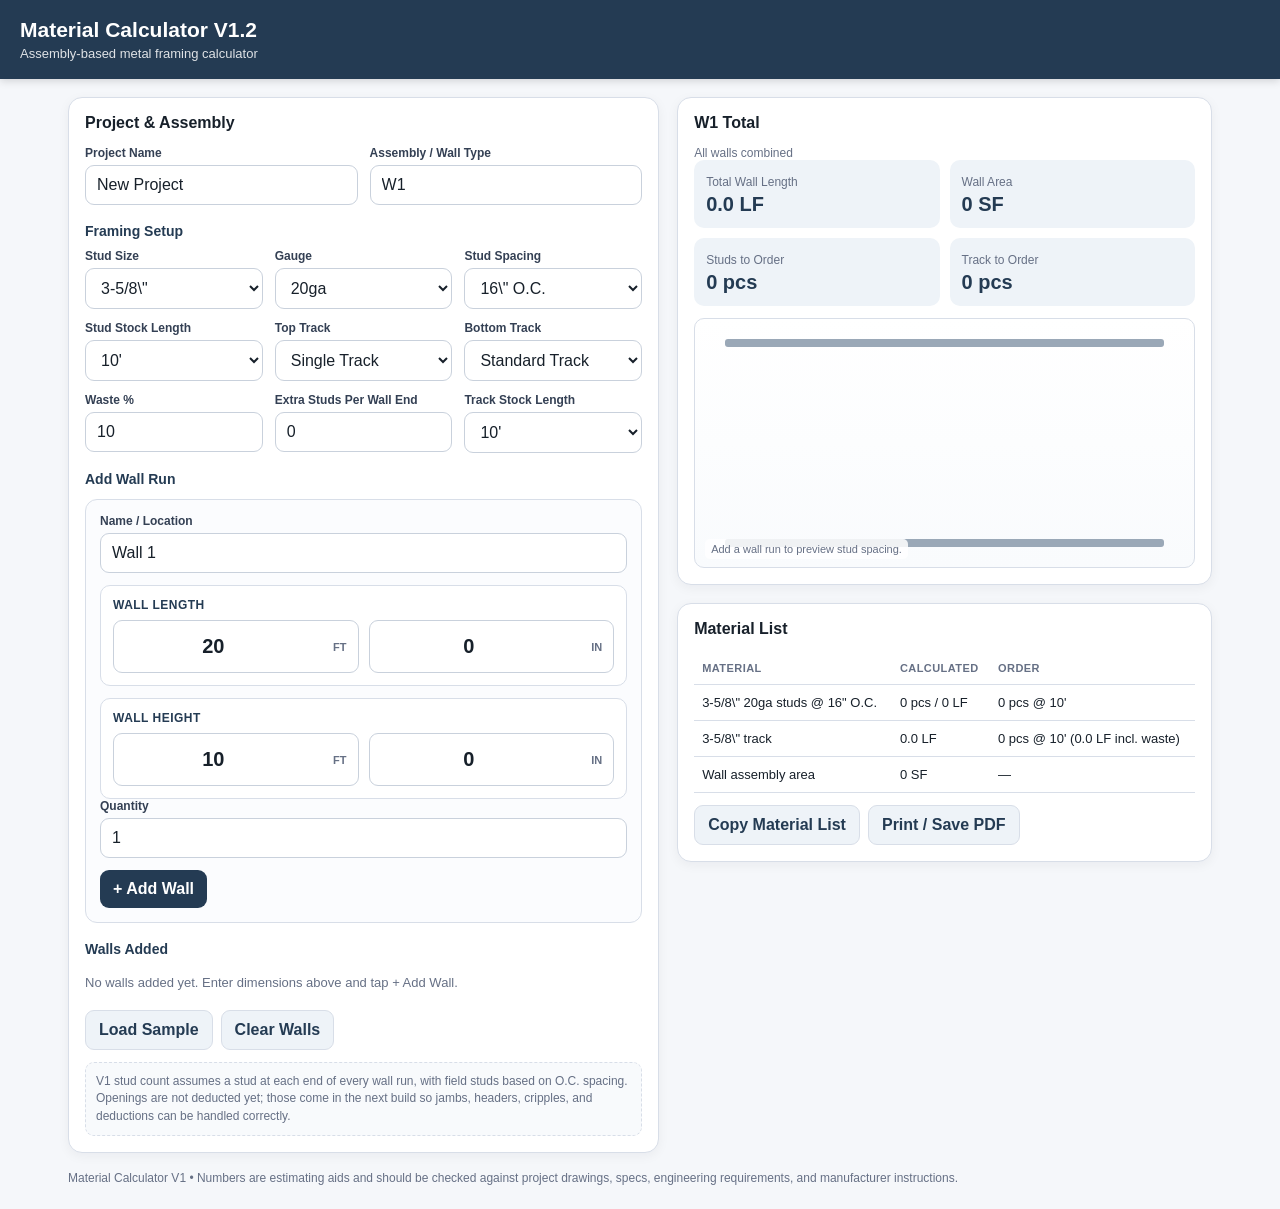
==== Index.html.html @ 5d63019c "Add files via upload" ====
<!DOCTYPE html>
<html lang="en">
<head>
<meta charset="UTF-8" />
<meta name="viewport" content="width=device-width, initial-scale=1.0" />
<title>Material Calculator V1.2</title>
<style>
  :root{
    --bg:#f5f7fa; --card:#ffffff; --text:#17202a; --muted:#667085;
    --line:#d8dee8; --accent:#243b53; --soft:#eef3f8; --danger:#a61b1b;
  }
  *{box-sizing:border-box}
  body{margin:0;font-family:Inter,Arial,sans-serif;background:var(--bg);color:var(--text)}
  header{background:var(--accent);color:#fff;padding:18px 20px;position:sticky;top:0;z-index:5;box-shadow:0 2px 8px rgba(0,0,0,.15)}
  header h1{font-size:21px;margin:0 0 4px}
  header p{margin:0;font-size:13px;opacity:.85}
  main{max-width:1180px;margin:auto;padding:18px;display:grid;grid-template-columns:1.05fr .95fr;gap:18px}
  .card{background:var(--card);border:1px solid var(--line);border-radius:14px;padding:16px;box-shadow:0 3px 12px rgba(16,24,40,.05)}
  h2{font-size:16px;margin:0 0 14px}
  h3{font-size:14px;margin:18px 0 10px;color:var(--accent)}
  .grid{display:grid;grid-template-columns:repeat(2,minmax(0,1fr));gap:12px}
  .grid3{display:grid;grid-template-columns:repeat(3,minmax(0,1fr));gap:12px}
  label{font-size:12px;font-weight:700;color:#344054;display:block;margin-bottom:5px}
  input,select,button{font:inherit}
  input,select{width:100%;padding:10px 11px;border:1px solid #c9d1dc;border-radius:9px;background:#fff;color:var(--text)}
  input:focus,select:focus{outline:2px solid #a7c7e7;border-color:#7aa7d6}
  button{border:0;border-radius:9px;padding:10px 13px;cursor:pointer;font-weight:700}
  .primary{background:var(--accent);color:white}
  .secondary{background:var(--soft);color:var(--accent);border:1px solid var(--line)}
  .danger{background:#fff1f1;color:var(--danger);border:1px solid #f0bcbc}
  .row-actions{display:flex;gap:8px;flex-wrap:wrap;margin-top:12px}
  .wall-row{border:1px solid var(--line);border-radius:12px;padding:14px;margin-top:12px;background:#fbfcfe}
  .dimension-block{margin-top:12px;padding:12px;border:1px solid var(--line);border-radius:10px;background:#fff}
  .dimension-title{font-size:12px;font-weight:800;color:var(--accent);text-transform:uppercase;letter-spacing:.04em;margin-bottom:8px}
  .dimension-grid{display:grid;grid-template-columns:1fr 1fr;gap:10px}
  .unit-input{position:relative}
  .unit-input input{font-size:20px;font-weight:800;padding:14px 42px 14px 12px;text-align:center}
  .unit-label{position:absolute;right:12px;top:50%;transform:translateY(-50%);font-size:11px;font-weight:800;color:var(--muted);pointer-events:none}
  .wall-dims-summary{margin-top:10px;font-size:13px;color:var(--muted);font-weight:700}
  .wall-row-head{display:flex;justify-content:space-between;align-items:center;gap:10px;margin-bottom:9px}
  .wall-row-title{font-weight:800;font-size:13px}
  .mini{font-size:12px;color:var(--muted)}
  .summary{display:grid;grid-template-columns:repeat(2,minmax(0,1fr));gap:10px}
  .metric{background:var(--soft);border-radius:10px;padding:12px}
  .metric b{display:block;font-size:20px;margin-top:3px;color:var(--accent)}
  table{width:100%;border-collapse:collapse;margin-top:8px}
  th,td{padding:10px 8px;border-bottom:1px solid var(--line);text-align:left;font-size:13px}
  th{font-size:11px;text-transform:uppercase;letter-spacing:.04em;color:var(--muted)}
  .note{font-size:12px;color:var(--muted);line-height:1.45;background:#f8fafc;border:1px dashed var(--line);padding:10px;border-radius:9px;margin-top:12px}
  .preview{position:relative;height:250px;border:1px solid var(--line);border-radius:10px;background:linear-gradient(#fff,#f9fbfd);overflow:hidden;margin-top:12px}
  .track{position:absolute;left:6%;right:6%;height:8px;background:#9aa8b7;border-radius:3px}
  .track.top{top:8%}.track.bottom{bottom:8%}
  .stud{position:absolute;top:8%;bottom:8%;width:5px;background:#6f7f8f;border-radius:2px}
  .preview-label{position:absolute;left:10px;bottom:8px;font-size:11px;color:var(--muted);background:rgba(255,255,255,.85);padding:4px 6px;border-radius:5px}
  .empty{color:var(--muted);font-size:13px;padding:8px 0}\n  .wall-summary{margin-top:12px;display:grid;grid-template-columns:repeat(2,minmax(0,1fr));gap:8px}\n  .wall-stat{background:var(--soft);border-radius:9px;padding:9px}\n  .wall-stat span{display:block;font-size:10px;text-transform:uppercase;color:var(--muted);font-weight:700}\n  .wall-stat b{display:block;margin-top:3px;font-size:15px;color:var(--accent)}
  .footer{max-width:1180px;margin:0 auto 24px;padding:0 18px;color:var(--muted);font-size:12px}
  @media(max-width:850px){main{grid-template-columns:1fr}.grid3{grid-template-columns:1fr 1fr}}
  @media(max-width:560px){main{padding:10px}.card{padding:13px;border-radius:10px}.grid,.grid3,.summary{grid-template-columns:1fr}.preview{height:190px}header{position:static}.row-actions button{flex:1}}
</style>
</head>
<body>
<header>
  <h1>Material Calculator V1.2</h1>
  <p>Assembly-based metal framing calculator</p>
</header>
<main>
  <section class="card">
    <h2>Project & Assembly</h2>
    <div class="grid">
      <div><label>Project Name</label><input id="projectName" value="New Project"></div>
      <div><label>Assembly / Wall Type</label><input id="assemblyName" value="W1"></div>
    </div>

    <h3>Framing Setup</h3>
    <div class="grid3">
      <div><label>Stud Size</label><select id="studSize">
        <option>1-5/8\"</option><option>2-1/2\"</option><option selected>3-5/8\"</option><option>4\"</option><option>6\"</option><option>8\"</option><option>10\"</option>
      </select></div>
      <div><label>Gauge</label><select id="gauge"><option>25ga</option><option selected>20ga</option><option>18ga</option><option>16ga</option><option>14ga</option></select></div>
      <div><label>Stud Spacing</label><select id="spacing"><option value="12">12\" O.C.</option><option value="16" selected>16\" O.C.</option><option value="24">24\" O.C.</option></select></div>
      <div><label>Stud Stock Length</label><select id="stockLength"><option value="8">8'</option><option value="10" selected>10'</option><option value="12">12'</option><option value="14">14'</option><option value="16">16'</option><option value="18">18'</option><option value="20">20'</option></select></div>
      <div><label>Top Track</label><select id="topTrack"><option value="1" selected>Single Track</option><option value="2">Double Track</option><option value="1">Slip Track</option></select></div>
      <div><label>Bottom Track</label><select id="bottomTrack"><option value="1" selected>Standard Track</option><option value="0">None</option></select></div>
      <div><label>Waste %</label><input id="waste" type="number" min="0" step="1" value="10"></div>
      <div><label>Extra Studs Per Wall End</label><input id="endStuds" type="number" min="0" step="1" value="0"></div>
      <div><label>Track Stock Length</label><select id="trackStock"><option value="10" selected>10'</option><option value="12">12'</option><option value="16">16'</option><option value="20">20'</option></select></div>
    </div>

    <h3>Add Wall Run</h3>
    <div class="wall-row">
      <div><label>Name / Location</label><input id="entryName" value="Wall 1"></div>
      <div class="dimension-block"><div class="dimension-title">Wall Length</div><div class="dimension-grid">
        <div class="unit-input"><input id="entryLF" inputmode="numeric" type="number" min="0" value="20"><span class="unit-label">FT</span></div>
        <div class="unit-input"><input id="entryLIN" inputmode="numeric" type="number" min="0" max="11" value="0"><span class="unit-label">IN</span></div>
      </div></div>
      <div class="dimension-block"><div class="dimension-title">Wall Height</div><div class="dimension-grid">
        <div class="unit-input"><input id="entryHF" inputmode="numeric" type="number" min="0" value="10"><span class="unit-label">FT</span></div>
        <div class="unit-input"><input id="entryHIN" inputmode="numeric" type="number" min="0" max="11" value="0"><span class="unit-label">IN</span></div>
      </div></div>
      <div><label>Quantity</label><input id="entryQty" inputmode="numeric" type="number" min="1" value="1"></div>
      <div class="row-actions"><button type="button" class="primary" id="addWallBtn" onclick="commitWall(); return false;">+ Add Wall</button></div>
    </div>
    <h3>Walls Added</h3><div id="wallList"></div>
    <div class="row-actions"><button type="button" class="secondary" id="sampleBtn">Load Sample</button><button type="button" class="secondary" id="clearBtn">Clear Walls</button></div>
    <div class="note">V1 stud count assumes a stud at each end of every wall run, with field studs based on O.C. spacing. Openings are not deducted yet; those come in the next build so jambs, headers, cripples, and deductions can be handled correctly.</div>
  </section>

  <section>
    <div class="card">
      <h2 id="assemblyTotalTitle">W1 Total</h2><div class="mini">All walls combined</div>
      <div class="summary">
        <div class="metric"><span class="mini">Total Wall Length</span><b id="totalLength">0 LF</b></div>
        <div class="metric"><span class="mini">Wall Area</span><b id="totalArea">0 SF</b></div>
        <div class="metric"><span class="mini">Studs to Order</span><b id="studPieces">0 pcs</b></div>
        <div class="metric"><span class="mini">Track to Order</span><b id="trackPieces">0 pcs</b></div>
      </div>
      <div class="preview" id="preview">
        <div class="track top"></div><div class="track bottom"></div>
        <div class="preview-label" id="previewLabel">Add a wall run to preview stud spacing.</div>
      </div>
    </div>

    <div class="card" style="margin-top:18px">
      <h2>Material List</h2>
      <table>
        <thead><tr><th>Material</th><th>Calculated</th><th>Order</th></tr></thead>
        <tbody id="materialBody"></tbody>
      </table>
      <div class="row-actions">
        <button type="button" class="secondary" id="copyBtn">Copy Material List</button>
        <button type="button" class="secondary" id="printBtn">Print / Save PDF</button>
      </div>
    </div>
  </section>
</main>
<div class="footer">Material Calculator V1 • Numbers are estimating aids and should be checked against project drawings, specs, engineering requirements, and manufacturer instructions.</div>
<script>
let walls=[];
const $=id=>document.getElementById(id);
function ftIn(feet,inches){return Number(feet||0)+Number(inches||0)/12}
function fmtFt(n){let ft=Math.floor(n+1e-9);let inch=Math.round((n-ft)*12);if(inch===12){ft++;inch=0}return `${ft}'-${inch}\"`}
function addWall(data){walls.push({...data});renderWalls();calculate()}
function wallNumbers(w){const sp=+$('spacing').value,wa=+$('waste').value/100,top=+$('topTrack').value,bot=+$('bottomTrack').value,end=+$('endStuds').value;const L=ftIn(w.lf,w.lin),H=ftIn(w.hf,w.hin),studs=Math.ceil(L*12/sp)+1+end*2;return {L,H,area:L*H,studs,order:Math.ceil(studs*(1+wa)),studLF:studs*H,topLF:L*top,bottomLF:L*bot,trackLF:L*(top+bot)}}
function renderWalls(){const box=$('wallList');box.innerHTML='';if(!walls.length){box.innerHTML='<div class="empty">No walls added yet. Enter dimensions above and tap + Add Wall.</div>';return}walls.forEach((w,i)=>{const n=wallNumbers(w),div=document.createElement('div');div.className='wall-row';div.innerHTML=`<div class="wall-row-head"><div><div class="wall-row-title">${w.name}</div><div class="mini">${fmtFt(n.L)} long × ${fmtFt(n.H)} high • ${$('studSize').value} ${$('gauge').value} @ ${$('spacing').value}" O.C.</div></div><button type="button" class="danger" data-del="${i}">Delete</button></div><div class="wall-summary"><div class="wall-stat"><span>Wall Area</span><b>${Math.round(n.area)} SF</b></div><div class="wall-stat"><span>Studs</span><b>${n.studs} calc / ${n.order} order</b></div><div class="wall-stat"><span>Stud LF</span><b>${Math.round(n.studLF)} LF</b></div><div class="wall-stat"><span>Total Track</span><b>${fmtFt(n.trackLF)}</b></div><div class="wall-stat"><span>Top Track</span><b>${fmtFt(n.topLF)}</b></div><div class="wall-stat"><span>Bottom Track</span><b>${fmtFt(n.bottomLF)}</b></div></div>`;box.appendChild(div)});box.querySelectorAll('[data-del]').forEach(b=>b.onclick=()=>{walls.splice(+b.dataset.del,1);renderWalls();calculate()})}
function calculate(){const at=$("assemblyTotalTitle");if(at)at.textContent=`${$("assemblyName").value||"Assembly"} Total`;
 const spacing=+$('spacing').value, waste=+$('waste').value/100, stock=+$('stockLength').value, trackStock=+$('trackStock').value;
 const topMult=+$('topTrack').value,bottomMult=+$('bottomTrack').value,endExtra=+$('endStuds').value;
 let totalLen=0,totalArea=0,studCalc=0,studLF=0,trackLF=0;
 walls.forEach(w=>{
  const L=ftIn(w.lf,w.lin),H=ftIn(w.hf,w.hin); if(L<=0||H<=0)return;
  totalLen+=L; totalArea+=L*H;
  const field=Math.ceil((L*12)/spacing)+1;
  const studs=field+(endExtra*2);
  studCalc+=studs; studLF+=studs*H;
  trackLF+=L*(topMult+bottomMult);
 });
 const studOrder=Math.ceil(studCalc*(1+waste));
 const trackOrderLF=trackLF*(1+waste);
 const trackPieces=Math.ceil(trackOrderLF/trackStock);
 $('totalLength').textContent=`${totalLen.toFixed(1)} LF`;
 $('totalArea').textContent=`${Math.round(totalArea)} SF`;
 $('studPieces').textContent=`${studOrder} pcs`;
 $('trackPieces').textContent=`${trackPieces} pcs`;
 const body=$('materialBody');
 body.innerHTML=`
 <tr><td>${$('studSize').value} ${$('gauge').value} studs @ ${spacing}\" O.C.</td><td>${studCalc} pcs / ${Math.round(studLF)} LF</td><td>${studOrder} pcs @ ${stock}'</td></tr>
 <tr><td>${$('studSize').value} track</td><td>${trackLF.toFixed(1)} LF</td><td>${trackPieces} pcs @ ${trackStock}' (${trackOrderLF.toFixed(1)} LF incl. waste)</td></tr>
 <tr><td>Wall assembly area</td><td>${Math.round(totalArea)} SF</td><td>—</td></tr>`;
 drawPreview();
 saveState();
}
function drawPreview(){
 const p=$('preview'); p.querySelectorAll('.stud').forEach(x=>x.remove());
 if(!walls.length){$('previewLabel').textContent='Add a wall run to preview stud spacing.';return}
 const w=walls[0],L=ftIn(w.lf,w.lin),spacing=+$('spacing').value;
 if(L<=0)return;
 const count=Math.ceil(L*12/spacing)+1;
 const shown=Math.min(count,35);
 for(let i=0;i<shown;i++){
   const s=document.createElement('div');s.className='stud';
   const pct=6+(88*(i/(shown-1||1)));s.style.left=`${pct}%`;p.appendChild(s)
 }
 $('previewLabel').textContent=`Preview: ${w.name} • ${fmtFt(L)} • studs ${spacing}\" O.C.${count>35?' (compressed)':''}`;
}
function copyList(){
 const rows=[...$('materialBody').querySelectorAll('tr')].map(r=>[...r.children].map(c=>c.innerText).join(' | '));
 const txt=`${$('projectName').value} - ${$('assemblyName').value}\n`+rows.join('\n');
 navigator.clipboard.writeText(txt).then(()=>{const b=$('copyBtn');const old=b.textContent;b.textContent='Copied';setTimeout(()=>b.textContent=old,1200)})
}
function saveState(){
 try{
  const settings=['projectName','assemblyName','studSize','gauge','spacing','stockLength','topTrack','bottomTrack','waste','endStuds','trackStock'].reduce((o,id)=>(o[id]=$(id).value,o),{});
  localStorage.setItem('materialCalcV12',JSON.stringify({walls,settings}));
 }catch(e){ console.warn('Autosave unavailable in this browser mode.',e); }
}
function loadState(){
 try{const raw=localStorage.getItem('materialCalcV12');if(!raw)return false;const x=JSON.parse(raw);walls=x.walls||[];Object.entries(x.settings||{}).forEach(([k,v])=>{if($(k))$(k).value=v});return true}catch(e){console.warn('Saved data unavailable.',e);return false}
}

function commitWall(){
 try{
  let lf=parseFloat($('entryLF').value)||0, lin=parseFloat($('entryLIN').value)||0;
  let hf=parseFloat($('entryHF').value)||0, hin=parseFloat($('entryHIN').value)||0;
  const qty=Math.max(1,Math.floor(parseFloat($('entryQty').value)||1));
  lf += Math.floor(lin/12); lin = lin%12; hf += Math.floor(hin/12); hin = hin%12;
  if(ftIn(lf,lin)<=0){alert('Please enter the wall length.');return;}
  if(ftIn(hf,hin)<=0){alert('Please enter the wall height.');return;}
  const base=($('entryName').value||'').trim()||`Wall ${walls.length+1}`;
  for(let q=0;q<qty;q++) walls.push({name:qty>1?`${base} (${q+1})`:base,lf,lin,hf,hin});
  renderWalls(); calculate();
  $('entryName').value=`Wall ${walls.length+1}`; $('entryLF').value=''; $('entryLIN').value='0'; $('entryQty').value='1';
 }catch(err){alert('Could not add wall: '+err.message);}
}
function wireButtons(){
 const addBtn=$('addWallBtn');
 if(addBtn){addBtn.onclick=function(e){e.preventDefault();commitWall();};}
  const sampleBtn=$('sampleBtn');
 if(sampleBtn) sampleBtn.addEventListener('click',function(e){e.preventDefault();walls=[{name:'North Corridor',lf:24,lin:6,hf:10,hin:0},{name:'Room 101',lf:12,lin:8,hf:10,hin:0},{name:'Room 102',lf:12,lin:8,hf:10,hin:0}];renderWalls();calculate();});
 const clearBtn=$('clearBtn');
 if(clearBtn) clearBtn.addEventListener('click',function(e){e.preventDefault();walls=[];renderWalls();calculate();});
 const copyBtn=$('copyBtn'); if(copyBtn) copyBtn.addEventListener('click',function(e){e.preventDefault();copyList();});
 const printBtn=$('printBtn'); if(printBtn) printBtn.addEventListener('click',function(e){e.preventDefault();window.print();});
}
wireButtons();
['projectName','assemblyName','studSize','gauge','spacing','stockLength','topTrack','bottomTrack','waste','endStuds','trackStock'].forEach(id=>{const el=$(id);if(el)el.addEventListener('input',calculate)});
loadState();renderWalls();calculate()
</script>
</body>
</html>
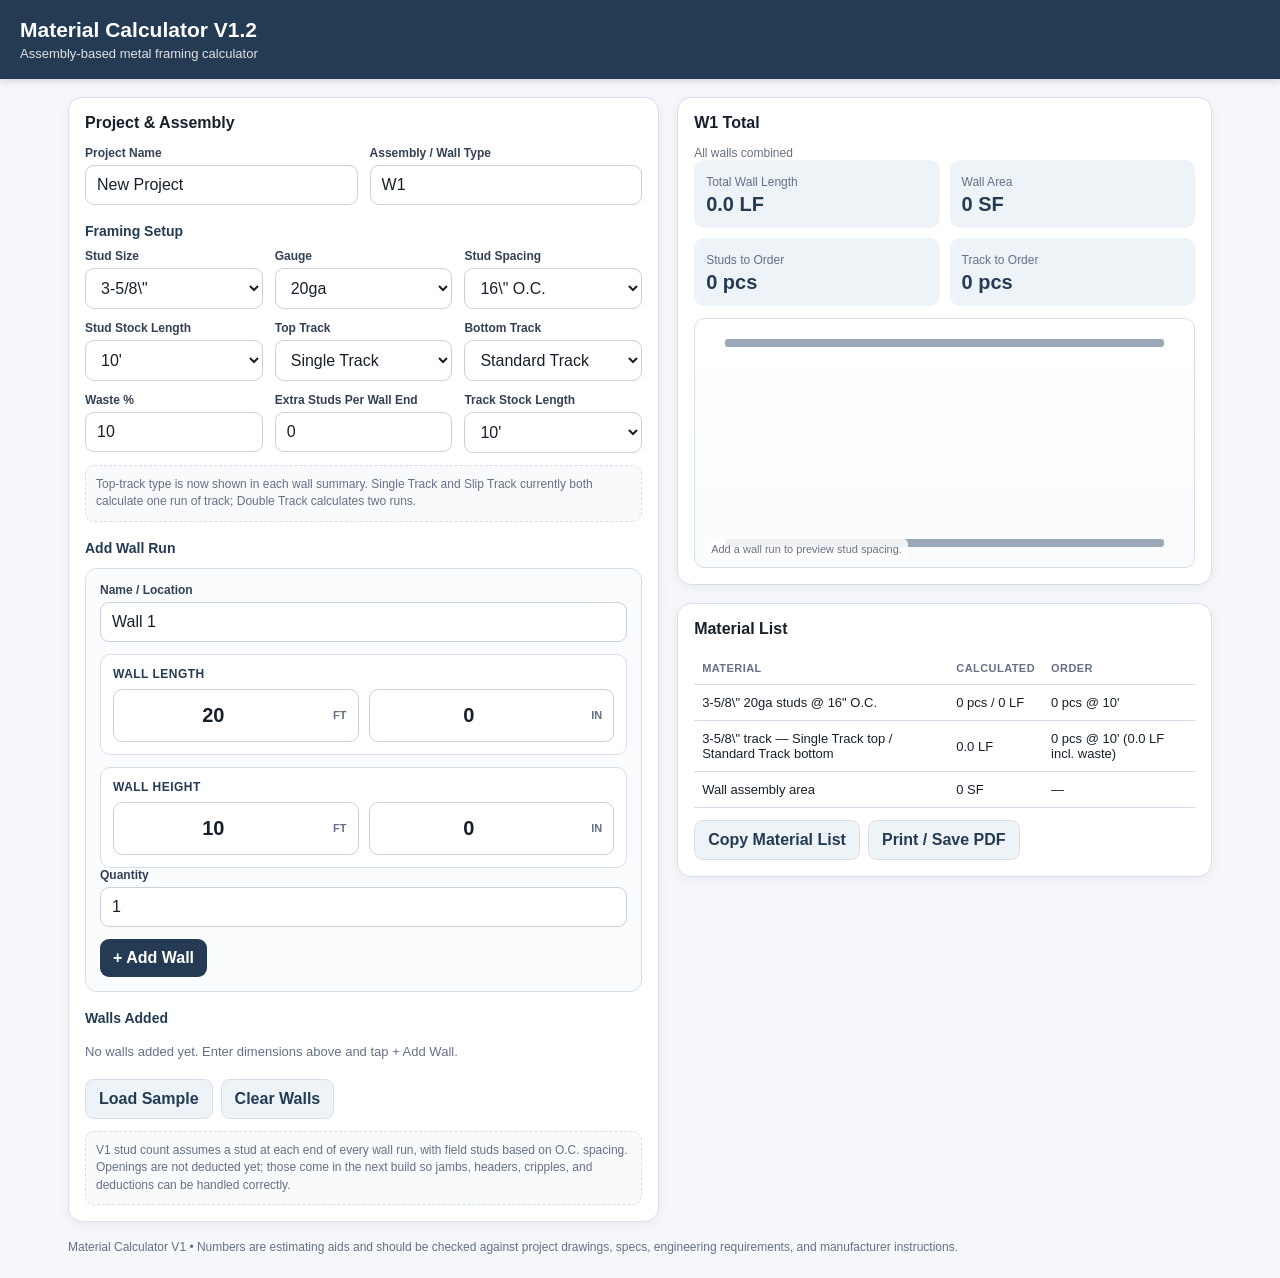
==== commit 0e4a0500: "Add files via upload" ====
--- a/Index.html.html
+++ b/Index.html.html
@@ -85,6 +85,7 @@
       <div><label>Extra Studs Per Wall End</label><input id="endStuds" type="number" min="0" step="1" value="0"></div>
       <div><label>Track Stock Length</label><select id="trackStock"><option value="10" selected>10'</option><option value="12">12'</option><option value="16">16'</option><option value="20">20'</option></select></div>
     </div>
+    <div class="note">Top-track type is now shown in each wall summary. Single Track and Slip Track currently both calculate one run of track; Double Track calculates two runs.</div>
 
     <h3>Add Wall Run</h3>
     <div class="wall-row">
@@ -141,7 +142,7 @@
 function fmtFt(n){let ft=Math.floor(n+1e-9);let inch=Math.round((n-ft)*12);if(inch===12){ft++;inch=0}return `${ft}'-${inch}\"`}
 function addWall(data){walls.push({...data});renderWalls();calculate()}
 function wallNumbers(w){const sp=+$('spacing').value,wa=+$('waste').value/100,top=+$('topTrack').value,bot=+$('bottomTrack').value,end=+$('endStuds').value;const L=ftIn(w.lf,w.lin),H=ftIn(w.hf,w.hin),studs=Math.ceil(L*12/sp)+1+end*2;return {L,H,area:L*H,studs,order:Math.ceil(studs*(1+wa)),studLF:studs*H,topLF:L*top,bottomLF:L*bot,trackLF:L*(top+bot)}}
-function renderWalls(){const box=$('wallList');box.innerHTML='';if(!walls.length){box.innerHTML='<div class="empty">No walls added yet. Enter dimensions above and tap + Add Wall.</div>';return}walls.forEach((w,i)=>{const n=wallNumbers(w),div=document.createElement('div');div.className='wall-row';div.innerHTML=`<div class="wall-row-head"><div><div class="wall-row-title">${w.name}</div><div class="mini">${fmtFt(n.L)} long × ${fmtFt(n.H)} high • ${$('studSize').value} ${$('gauge').value} @ ${$('spacing').value}" O.C.</div></div><button type="button" class="danger" data-del="${i}">Delete</button></div><div class="wall-summary"><div class="wall-stat"><span>Wall Area</span><b>${Math.round(n.area)} SF</b></div><div class="wall-stat"><span>Studs</span><b>${n.studs} calc / ${n.order} order</b></div><div class="wall-stat"><span>Stud LF</span><b>${Math.round(n.studLF)} LF</b></div><div class="wall-stat"><span>Total Track</span><b>${fmtFt(n.trackLF)}</b></div><div class="wall-stat"><span>Top Track</span><b>${fmtFt(n.topLF)}</b></div><div class="wall-stat"><span>Bottom Track</span><b>${fmtFt(n.bottomLF)}</b></div></div>`;box.appendChild(div)});box.querySelectorAll('[data-del]').forEach(b=>b.onclick=()=>{walls.splice(+b.dataset.del,1);renderWalls();calculate()})}
+function renderWalls(){const box=$('wallList');box.innerHTML='';if(!walls.length){box.innerHTML='<div class="empty">No walls added yet. Enter dimensions above and tap + Add Wall.</div>';return}walls.forEach((w,i)=>{const n=wallNumbers(w),div=document.createElement('div');div.className='wall-row';div.innerHTML=`<div class="wall-row-head"><div><div class="wall-row-title">${w.name}</div><div class="mini">${fmtFt(n.L)} long × ${fmtFt(n.H)} high • ${$('studSize').value} ${$('gauge').value} @ ${$('spacing').value}" O.C.</div></div><button type="button" class="danger" data-del="${i}">Delete</button></div><div class="wall-summary"><div class="wall-stat"><span>Wall Area</span><b>${Math.round(n.area)} SF</b></div><div class="wall-stat"><span>Studs</span><b>${n.studs} calc / ${n.order} order</b></div><div class="wall-stat"><span>Stud LF</span><b>${Math.round(n.studLF)} LF</b></div><div class="wall-stat"><span>Total Track</span><b>${fmtFt(n.trackLF)}</b></div><div class="wall-stat"><span>Top Track</span><b>${$('topTrack').options[$('topTrack').selectedIndex].text} • ${fmtFt(n.topLF)}</b></div><div class="wall-stat"><span>Bottom Track</span><b>${$('bottomTrack').options[$('bottomTrack').selectedIndex].text} • ${fmtFt(n.bottomLF)}</b></div></div>`;box.appendChild(div)});box.querySelectorAll('[data-del]').forEach(b=>b.onclick=()=>{walls.splice(+b.dataset.del,1);renderWalls();calculate()})}
 function calculate(){const at=$("assemblyTotalTitle");if(at)at.textContent=`${$("assemblyName").value||"Assembly"} Total`;
  const spacing=+$('spacing').value, waste=+$('waste').value/100, stock=+$('stockLength').value, trackStock=+$('trackStock').value;
  const topMult=+$('topTrack').value,bottomMult=+$('bottomTrack').value,endExtra=+$('endStuds').value;
@@ -164,7 +165,7 @@
  const body=$('materialBody');
  body.innerHTML=`
  <tr><td>${$('studSize').value} ${$('gauge').value} studs @ ${spacing}\" O.C.</td><td>${studCalc} pcs / ${Math.round(studLF)} LF</td><td>${studOrder} pcs @ ${stock}'</td></tr>
- <tr><td>${$('studSize').value} track</td><td>${trackLF.toFixed(1)} LF</td><td>${trackPieces} pcs @ ${trackStock}' (${trackOrderLF.toFixed(1)} LF incl. waste)</td></tr>
+ <tr><td>${$('studSize').value} track — ${$('topTrack').options[$('topTrack').selectedIndex].text} top / ${$('bottomTrack').options[$('bottomTrack').selectedIndex].text} bottom</td><td>${trackLF.toFixed(1)} LF</td><td>${trackPieces} pcs @ ${trackStock}' (${trackOrderLF.toFixed(1)} LF incl. waste)</td></tr>
  <tr><td>Wall assembly area</td><td>${Math.round(totalArea)} SF</td><td>—</td></tr>`;
  drawPreview();
  saveState();
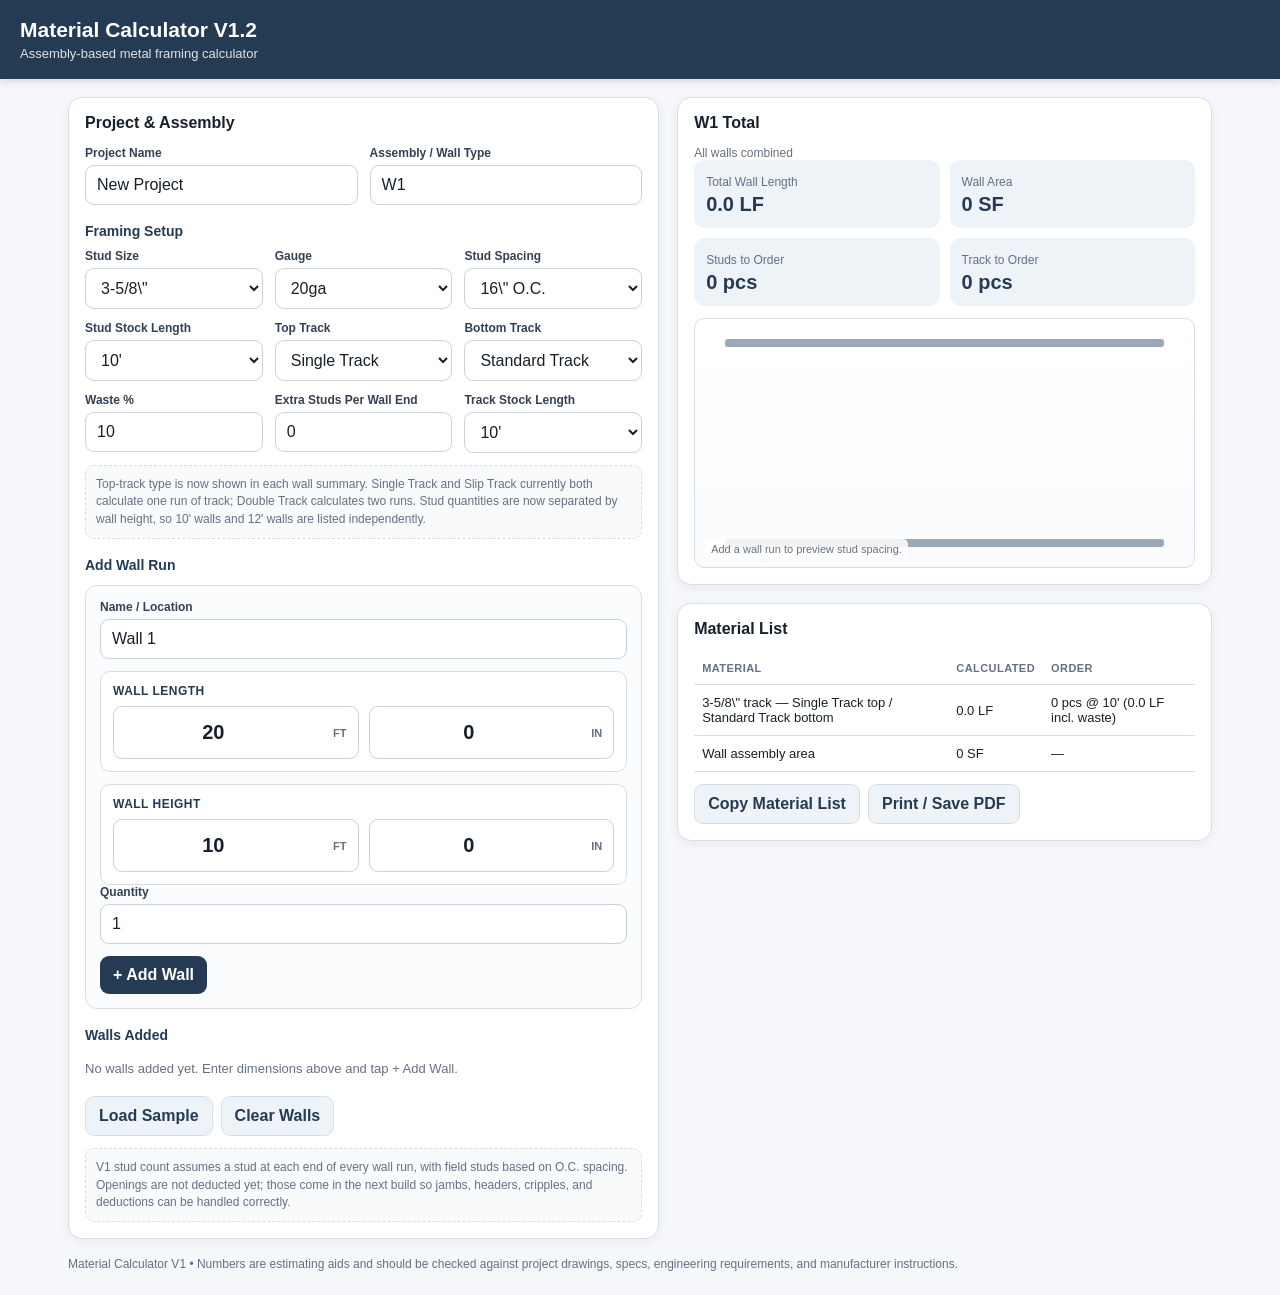
==== commit 1be470dd: "Add files via upload" ====
--- a/Index.html.html
+++ b/Index.html.html
@@ -85,7 +85,7 @@
       <div><label>Extra Studs Per Wall End</label><input id="endStuds" type="number" min="0" step="1" value="0"></div>
       <div><label>Track Stock Length</label><select id="trackStock"><option value="10" selected>10'</option><option value="12">12'</option><option value="16">16'</option><option value="20">20'</option></select></div>
     </div>
-    <div class="note">Top-track type is now shown in each wall summary. Single Track and Slip Track currently both calculate one run of track; Double Track calculates two runs.</div>
+    <div class="note">Top-track type is now shown in each wall summary. Single Track and Slip Track currently both calculate one run of track; Double Track calculates two runs. Stud quantities are now separated by wall height, so 10' walls and 12' walls are listed independently.</div>
 
     <h3>Add Wall Run</h3>
     <div class="wall-row">
@@ -143,10 +143,13 @@
 function addWall(data){walls.push({...data});renderWalls();calculate()}
 function wallNumbers(w){const sp=+$('spacing').value,wa=+$('waste').value/100,top=+$('topTrack').value,bot=+$('bottomTrack').value,end=+$('endStuds').value;const L=ftIn(w.lf,w.lin),H=ftIn(w.hf,w.hin),studs=Math.ceil(L*12/sp)+1+end*2;return {L,H,area:L*H,studs,order:Math.ceil(studs*(1+wa)),studLF:studs*H,topLF:L*top,bottomLF:L*bot,trackLF:L*(top+bot)}}
 function renderWalls(){const box=$('wallList');box.innerHTML='';if(!walls.length){box.innerHTML='<div class="empty">No walls added yet. Enter dimensions above and tap + Add Wall.</div>';return}walls.forEach((w,i)=>{const n=wallNumbers(w),div=document.createElement('div');div.className='wall-row';div.innerHTML=`<div class="wall-row-head"><div><div class="wall-row-title">${w.name}</div><div class="mini">${fmtFt(n.L)} long × ${fmtFt(n.H)} high • ${$('studSize').value} ${$('gauge').value} @ ${$('spacing').value}" O.C.</div></div><button type="button" class="danger" data-del="${i}">Delete</button></div><div class="wall-summary"><div class="wall-stat"><span>Wall Area</span><b>${Math.round(n.area)} SF</b></div><div class="wall-stat"><span>Studs</span><b>${n.studs} calc / ${n.order} order</b></div><div class="wall-stat"><span>Stud LF</span><b>${Math.round(n.studLF)} LF</b></div><div class="wall-stat"><span>Total Track</span><b>${fmtFt(n.trackLF)}</b></div><div class="wall-stat"><span>Top Track</span><b>${$('topTrack').options[$('topTrack').selectedIndex].text} • ${fmtFt(n.topLF)}</b></div><div class="wall-stat"><span>Bottom Track</span><b>${$('bottomTrack').options[$('bottomTrack').selectedIndex].text} • ${fmtFt(n.bottomLF)}</b></div></div>`;box.appendChild(div)});box.querySelectorAll('[data-del]').forEach(b=>b.onclick=()=>{walls.splice(+b.dataset.del,1);renderWalls();calculate()})}
-function calculate(){const at=$("assemblyTotalTitle");if(at)at.textContent=`${$("assemblyName").value||"Assembly"} Total`;
- const spacing=+$('spacing').value, waste=+$('waste').value/100, stock=+$('stockLength').value, trackStock=+$('trackStock').value;
+function calculate(){
+ const at=$("assemblyTotalTitle");if(at)at.textContent=`${$("assemblyName").value||"Assembly"} Total`;
+ const spacing=+$('spacing').value, waste=+$('waste').value/100, trackStock=+$('trackStock').value;
  const topMult=+$('topTrack').value,bottomMult=+$('bottomTrack').value,endExtra=+$('endStuds').value;
  let totalLen=0,totalArea=0,studCalc=0,studLF=0,trackLF=0;
+ const studGroups={};
+
  walls.forEach(w=>{
   const L=ftIn(w.lf,w.lin),H=ftIn(w.hf,w.hin); if(L<=0||H<=0)return;
   totalLen+=L; totalArea+=L*H;
@@ -154,19 +157,36 @@
   const studs=field+(endExtra*2);
   studCalc+=studs; studLF+=studs*H;
   trackLF+=L*(topMult+bottomMult);
+
+  const key=fmtFt(H);
+  if(!studGroups[key]) studGroups[key]={height:H,calc:0,lf:0};
+  studGroups[key].calc+=studs;
+  studGroups[key].lf+=studs*H;
  });
+
  const studOrder=Math.ceil(studCalc*(1+waste));
  const trackOrderLF=trackLF*(1+waste);
  const trackPieces=Math.ceil(trackOrderLF/trackStock);
+
  $('totalLength').textContent=`${totalLen.toFixed(1)} LF`;
  $('totalArea').textContent=`${Math.round(totalArea)} SF`;
  $('studPieces').textContent=`${studOrder} pcs`;
  $('trackPieces').textContent=`${trackPieces} pcs`;
- const body=$('materialBody');
- body.innerHTML=`
- <tr><td>${$('studSize').value} ${$('gauge').value} studs @ ${spacing}\" O.C.</td><td>${studCalc} pcs / ${Math.round(studLF)} LF</td><td>${studOrder} pcs @ ${stock}'</td></tr>
+
+ let studRows='';
+ Object.values(studGroups).sort((a,b)=>a.height-b.height).forEach(g=>{
+   const order=Math.ceil(g.calc*(1+waste));
+   studRows+=`<tr>
+     <td>${$('studSize').value} ${$('gauge').value} studs — ${fmtFt(g.height)} wall height @ ${spacing}" O.C.</td>
+     <td>${g.calc} pcs / ${Math.round(g.lf)} LF</td>
+     <td>${order} pcs @ ${fmtFt(g.height)}</td>
+   </tr>`;
+ });
+
+ $('materialBody').innerHTML=studRows+`
  <tr><td>${$('studSize').value} track — ${$('topTrack').options[$('topTrack').selectedIndex].text} top / ${$('bottomTrack').options[$('bottomTrack').selectedIndex].text} bottom</td><td>${trackLF.toFixed(1)} LF</td><td>${trackPieces} pcs @ ${trackStock}' (${trackOrderLF.toFixed(1)} LF incl. waste)</td></tr>
  <tr><td>Wall assembly area</td><td>${Math.round(totalArea)} SF</td><td>—</td></tr>`;
+
  drawPreview();
  saveState();
 }
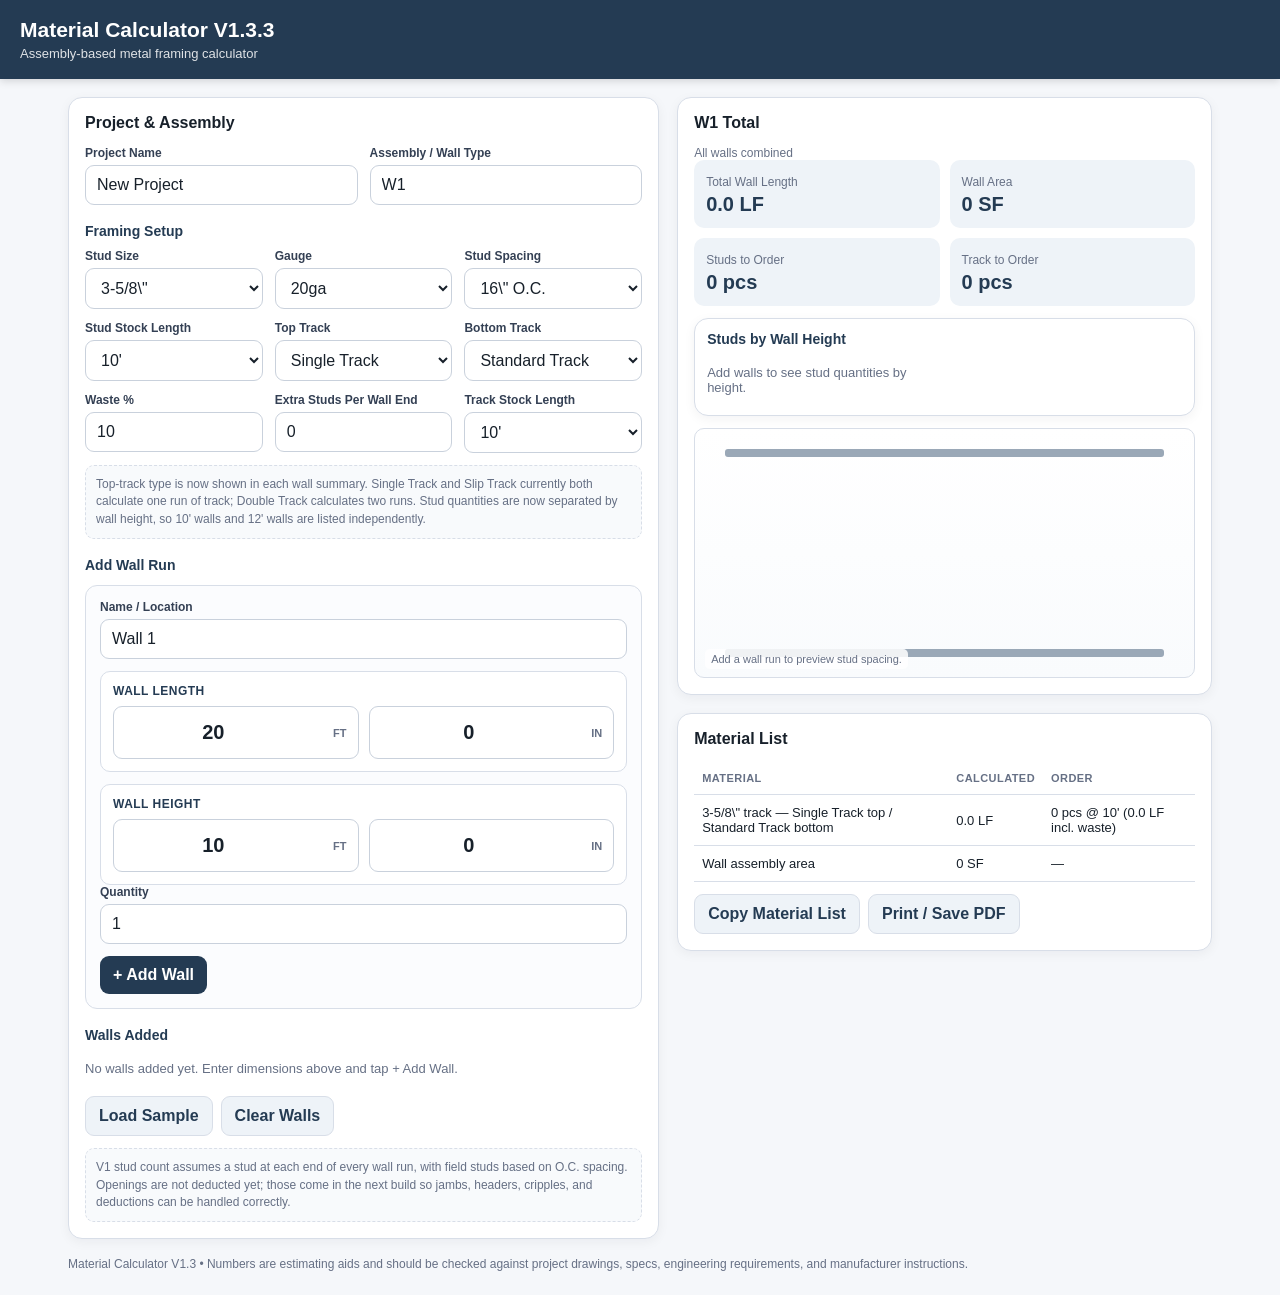
==== commit c22b8ea0: "Add files via upload" ====
--- a/Index.html.html
+++ b/Index.html.html
@@ -3,7 +3,7 @@
 <head>
 <meta charset="UTF-8" />
 <meta name="viewport" content="width=device-width, initial-scale=1.0" />
-<title>Material Calculator V1.2</title>
+<title>Material Calculator V1.3.3</title>
 <style>
   :root{
     --bg:#f5f7fa; --card:#ffffff; --text:#17202a; --muted:#667085;
@@ -60,7 +60,7 @@
 </head>
 <body>
 <header>
-  <h1>Material Calculator V1.2</h1>
+  <h1>Material Calculator V1.3.3</h1>
   <p>Assembly-based metal framing calculator</p>
 </header>
 <main>
@@ -115,6 +115,10 @@
         <div class="metric"><span class="mini">Studs to Order</span><b id="studPieces">0 pcs</b></div>
         <div class="metric"><span class="mini">Track to Order</span><b id="trackPieces">0 pcs</b></div>
       </div>
+      <div class="card" style="margin-top:12px;padding:12px">
+        <h3 style="margin-top:0">Studs by Wall Height</h3>
+        <div id="studHeightBreakdown" class="summary"></div>
+      </div>
       <div class="preview" id="preview">
         <div class="track top"></div><div class="track bottom"></div>
         <div class="preview-label" id="previewLabel">Add a wall run to preview stud spacing.</div>
@@ -134,7 +138,7 @@
     </div>
   </section>
 </main>
-<div class="footer">Material Calculator V1 • Numbers are estimating aids and should be checked against project drawings, specs, engineering requirements, and manufacturer instructions.</div>
+<div class="footer">Material Calculator V1.3 • Numbers are estimating aids and should be checked against project drawings, specs, engineering requirements, and manufacturer instructions.</div>
 <script>
 let walls=[];
 const $=id=>document.getElementById(id);
@@ -142,7 +146,7 @@
 function fmtFt(n){let ft=Math.floor(n+1e-9);let inch=Math.round((n-ft)*12);if(inch===12){ft++;inch=0}return `${ft}'-${inch}\"`}
 function addWall(data){walls.push({...data});renderWalls();calculate()}
 function wallNumbers(w){const sp=+$('spacing').value,wa=+$('waste').value/100,top=+$('topTrack').value,bot=+$('bottomTrack').value,end=+$('endStuds').value;const L=ftIn(w.lf,w.lin),H=ftIn(w.hf,w.hin),studs=Math.ceil(L*12/sp)+1+end*2;return {L,H,area:L*H,studs,order:Math.ceil(studs*(1+wa)),studLF:studs*H,topLF:L*top,bottomLF:L*bot,trackLF:L*(top+bot)}}
-function renderWalls(){const box=$('wallList');box.innerHTML='';if(!walls.length){box.innerHTML='<div class="empty">No walls added yet. Enter dimensions above and tap + Add Wall.</div>';return}walls.forEach((w,i)=>{const n=wallNumbers(w),div=document.createElement('div');div.className='wall-row';div.innerHTML=`<div class="wall-row-head"><div><div class="wall-row-title">${w.name}</div><div class="mini">${fmtFt(n.L)} long × ${fmtFt(n.H)} high • ${$('studSize').value} ${$('gauge').value} @ ${$('spacing').value}" O.C.</div></div><button type="button" class="danger" data-del="${i}">Delete</button></div><div class="wall-summary"><div class="wall-stat"><span>Wall Area</span><b>${Math.round(n.area)} SF</b></div><div class="wall-stat"><span>Studs</span><b>${n.studs} calc / ${n.order} order</b></div><div class="wall-stat"><span>Stud LF</span><b>${Math.round(n.studLF)} LF</b></div><div class="wall-stat"><span>Total Track</span><b>${fmtFt(n.trackLF)}</b></div><div class="wall-stat"><span>Top Track</span><b>${$('topTrack').options[$('topTrack').selectedIndex].text} • ${fmtFt(n.topLF)}</b></div><div class="wall-stat"><span>Bottom Track</span><b>${$('bottomTrack').options[$('bottomTrack').selectedIndex].text} • ${fmtFt(n.bottomLF)}</b></div></div>`;box.appendChild(div)});box.querySelectorAll('[data-del]').forEach(b=>b.onclick=()=>{walls.splice(+b.dataset.del,1);renderWalls();calculate()})}
+function renderWalls(){const box=$('wallList');box.innerHTML='';if(!walls.length){box.innerHTML='<div class="empty">No walls added yet. Enter dimensions above and tap + Add Wall.</div>';return}walls.forEach((w,i)=>{const n=wallNumbers(w),div=document.createElement('div');div.className='wall-row';div.innerHTML=`<div class="wall-row-head"><div><div class="wall-row-title">${w.name}</div><div class="mini">${fmtFt(n.L)} long × ${fmtFt(n.H)} high • ${$('studSize').value} ${$('gauge').value} @ ${$('spacing').value}" O.C.</div></div><button type="button" class="danger" data-del="${i}">Delete</button></div><div class="wall-summary"><div class="wall-stat"><span>Wall Area</span><b>${Math.round(n.area)} SF</b></div><div class="wall-stat"><span>Stud Height</span><b>${fmtFt(n.H)}</b></div><div class="wall-stat"><span>Studs</span><b>${n.studs} calc / ${n.order} order</b></div><div class="wall-stat"><span>Stud LF</span><b>${Math.round(n.studLF)} LF</b></div><div class="wall-stat"><span>Total Track</span><b>${fmtFt(n.trackLF)}</b></div><div class="wall-stat"><span>Top Track</span><b>${$('topTrack').options[$('topTrack').selectedIndex].text} • ${fmtFt(n.topLF)}</b></div><div class="wall-stat"><span>Bottom Track</span><b>${$('bottomTrack').options[$('bottomTrack').selectedIndex].text} • ${fmtFt(n.bottomLF)}</b></div></div>`;box.appendChild(div)});box.querySelectorAll('[data-del]').forEach(b=>b.onclick=()=>{walls.splice(+b.dataset.del,1);renderWalls();calculate()})}
 function calculate(){
  const at=$("assemblyTotalTitle");if(at)at.textContent=`${$("assemblyName").value||"Assembly"} Total`;
  const spacing=+$('spacing').value, waste=+$('waste').value/100, trackStock=+$('trackStock').value;
@@ -172,6 +176,15 @@
  $('totalArea').textContent=`${Math.round(totalArea)} SF`;
  $('studPieces').textContent=`${studOrder} pcs`;
  $('trackPieces').textContent=`${trackPieces} pcs`;
+
+ const breakdown=$('studHeightBreakdown');
+ if(breakdown){
+   const groups=Object.values(studGroups).sort((a,b)=>a.height-b.height);
+   breakdown.innerHTML=groups.length?groups.map(g=>{
+     const order=Math.ceil(g.calc*(1+waste));
+     return `<div class="metric"><span class="mini">${fmtFt(g.height)} studs</span><b>${order} pcs</b><span class="mini">${g.calc} calculated before waste</span></div>`;
+   }).join(''):'<div class="empty">Add walls to see stud quantities by height.</div>';
+ }
 
  let studRows='';
  Object.values(studGroups).sort((a,b)=>a.height-b.height).forEach(g=>{
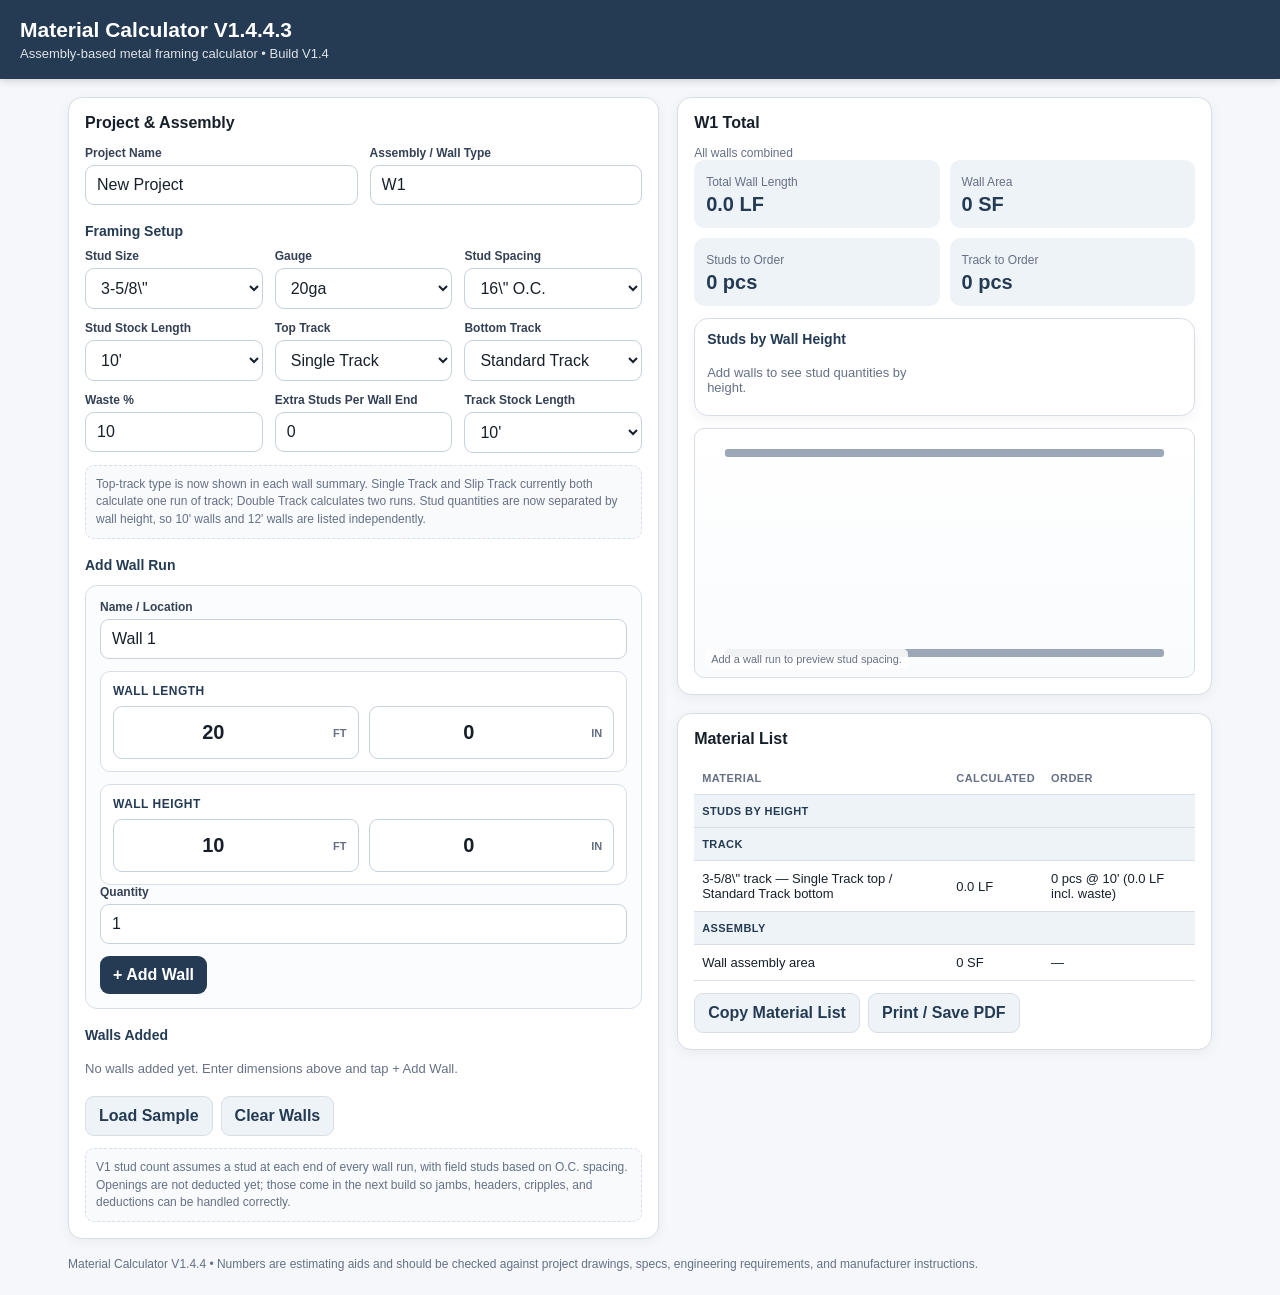
==== commit c666d397: "Add files via upload" ====
--- a/Index.html.html
+++ b/Index.html.html
@@ -3,7 +3,7 @@
 <head>
 <meta charset="UTF-8" />
 <meta name="viewport" content="width=device-width, initial-scale=1.0" />
-<title>Material Calculator V1.3.3</title>
+<title>Material Calculator V1.4.4.3</title>
 <style>
   :root{
     --bg:#f5f7fa; --card:#ffffff; --text:#17202a; --muted:#667085;
@@ -46,6 +46,7 @@
   table{width:100%;border-collapse:collapse;margin-top:8px}
   th,td{padding:10px 8px;border-bottom:1px solid var(--line);text-align:left;font-size:13px}
   th{font-size:11px;text-transform:uppercase;letter-spacing:.04em;color:var(--muted)}
+  .group-row td{background:var(--soft);font-weight:800;color:var(--accent);text-transform:uppercase;letter-spacing:.04em;font-size:11px}
   .note{font-size:12px;color:var(--muted);line-height:1.45;background:#f8fafc;border:1px dashed var(--line);padding:10px;border-radius:9px;margin-top:12px}
   .preview{position:relative;height:250px;border:1px solid var(--line);border-radius:10px;background:linear-gradient(#fff,#f9fbfd);overflow:hidden;margin-top:12px}
   .track{position:absolute;left:6%;right:6%;height:8px;background:#9aa8b7;border-radius:3px}
@@ -60,8 +61,8 @@
 </head>
 <body>
 <header>
-  <h1>Material Calculator V1.3.3</h1>
-  <p>Assembly-based metal framing calculator</p>
+  <h1>Material Calculator V1.4.4.3</h1>
+  <p>Assembly-based metal framing calculator • Build V1.4</p>
 </header>
 <main>
   <section class="card">
@@ -138,7 +139,7 @@
     </div>
   </section>
 </main>
-<div class="footer">Material Calculator V1.3 • Numbers are estimating aids and should be checked against project drawings, specs, engineering requirements, and manufacturer instructions.</div>
+<div class="footer">Material Calculator V1.4.4 • Numbers are estimating aids and should be checked against project drawings, specs, engineering requirements, and manufacturer instructions.</div>
 <script>
 let walls=[];
 const $=id=>document.getElementById(id);
@@ -186,18 +187,20 @@
    }).join(''):'<div class="empty">Add walls to see stud quantities by height.</div>';
  }
 
- let studRows='';
+ let studRows='<tr class="group-row"><td colspan="3">Studs by Height</td></tr>';
  Object.values(studGroups).sort((a,b)=>a.height-b.height).forEach(g=>{
    const order=Math.ceil(g.calc*(1+waste));
    studRows+=`<tr>
-     <td>${$('studSize').value} ${$('gauge').value} studs — ${fmtFt(g.height)} wall height @ ${spacing}" O.C.</td>
-     <td>${g.calc} pcs / ${Math.round(g.lf)} LF</td>
-     <td>${order} pcs @ ${fmtFt(g.height)}</td>
+     <td><b>${fmtFt(g.height)} STUDS</b><br><span class="mini">${$('studSize').value} ${$('gauge').value} @ ${spacing}" O.C.</span></td>
+     <td>${g.calc} pcs<br>${Math.round(g.lf)} LF</td>
+     <td><b>${order} pcs</b><br><span class="mini">for ${fmtFt(g.height)} walls</span></td>
    </tr>`;
  });
 
  $('materialBody').innerHTML=studRows+`
+ <tr class="group-row"><td colspan="3">Track</td></tr>
  <tr><td>${$('studSize').value} track — ${$('topTrack').options[$('topTrack').selectedIndex].text} top / ${$('bottomTrack').options[$('bottomTrack').selectedIndex].text} bottom</td><td>${trackLF.toFixed(1)} LF</td><td>${trackPieces} pcs @ ${trackStock}' (${trackOrderLF.toFixed(1)} LF incl. waste)</td></tr>
+ <tr class="group-row"><td colspan="3">Assembly</td></tr>
  <tr><td>Wall assembly area</td><td>${Math.round(totalArea)} SF</td><td>—</td></tr>`;
 
  drawPreview();
